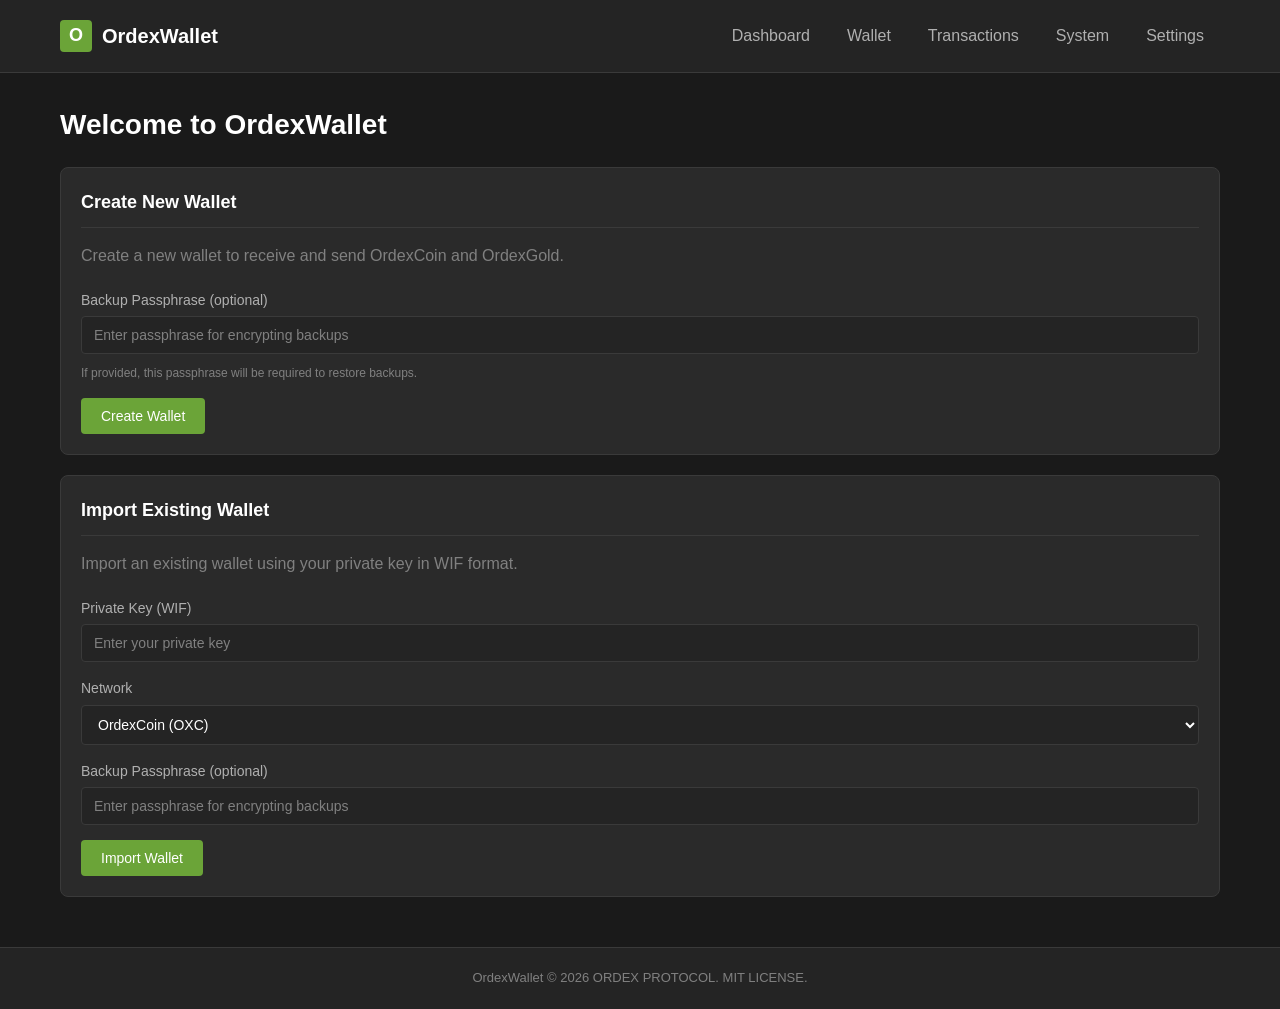
==== frontend/index.html @ 8d850f2d "Initial commit: OrdexWallet implementation - Config auto-generation with secure RPC credentials - RP" ====
<!DOCTYPE html>
<html lang="en">
<head>
    <meta charset="UTF-8">
    <meta name="viewport" content="width=device-width, initial-scale=1.0">
    <title>OrdexWallet</title>
    <link rel="stylesheet" href="css/style.css">
</head>
<body>
    <header>
        <div class="container">
            <div class="header-content">
                <a href="#" class="logo" onclick="showPage('dashboard')">
                    <div class="logo-icon">O</div>
                    <span class="logo-text">OrdexWallet</span>
                </a>
                <nav id="main-nav">
                    <a href="#dashboard" onclick="showPage('dashboard')" class="active">Dashboard</a>
                    <a href="#wallet" onclick="showPage('wallet')">Wallet</a>
                    <a href="#transactions" onclick="showPage('transactions')">Transactions</a>
                    <a href="#system" onclick="showPage('system')">System</a>
                    <a href="#settings" onclick="showPage('settings')">Settings</a>
                </nav>
            </div>
        </div>
    </header>

    <main>
        <div class="container">
            <!-- Dashboard Page -->
            <div id="dashboard" class="page">
                <h1 class="page-title">Dashboard</h1>
                
                <div class="grid grid-2 mb-2">
                    <div class="card">
                        <div class="card-header">
                            <span class="card-title">OrdexCoin (OXC)</span>
                            <span id="oxc-status" class="status status-syncing">
                                <span class="status-dot"></span>
                                Syncing
                            </span>
                        </div>
                        <div class="balance" id="oxc-balance">0.00 <span class="balance-symbol">OXC</span></div>
                        <div class="balance-fiat mt-1" id="oxc-fiat">$0.00 USD</div>
                    </div>
                    
                    <div class="card">
                        <div class="card-header">
                            <span class="card-title">OrdexGold (OXG)</span>
                            <span id="oxg-status" class="status status-syncing">
                                <span class="status-dot"></span>
                                Syncing
                            </span>
                        </div>
                        <div class="balance" id="oxg-balance">0.00 <span class="balance-symbol">OXG</span></div>
                        <div class="balance-fiat mt-1" id="oxg-fiat">$0.00 USD</div>
                    </div>
                </div>
                
                <div class="card mb-2">
                    <div class="card-header">
                        <span class="card-title">Total Balance</span>
                    </div>
                    <div class="balance" id="total-balance">0.00 <span class="balance-symbol">OXC + OXG</span></div>
                </div>
                
                <div class="card mb-2">
                    <div class="card-header">
                        <span class="card-title">Quick Links</span>
                    </div>
                    <div class="quick-links">
                        <a href="https://explorer.ordexcoin.com" target="_blank" class="quick-link">Explorer</a>
                        <a href="https://ordexnetwork.org/Pool.html" target="_blank" class="quick-link">Mining Pool</a>
                        <a href="https://ordexnetwork.org/Swap.html" target="_blank" class="quick-link">Swap</a>
                        <a href="https://ordexnetwork.org/Staking.html" target="_blank" class="quick-link">Staking</a>
                        <a href="https://discord.gg/rh7g84KxrR" target="_blank" class="quick-link">Discord</a>
                        <a href="https://github.com/OrdexCoin" target="_blank" class="quick-link">GitHub</a>
                    </div>
                </div>
                
                <div class="card">
                    <div class="card-header">
                        <span class="card-title">Recent Transactions</span>
                        <a href="#transactions" onclick="showPage('transactions')" class="btn btn-small btn-secondary">View All</a>
                    </div>
                    <div id="recent-tx" class="tx-list">
                        <div class="loading"><div class="spinner"></div></div>
                    </div>
                </div>
            </div>

            <!-- Wallet Setup Page -->
            <div id="wallet-setup" class="page hidden">
                <h1 class="page-title">Welcome to OrdexWallet</h1>
                
                <div class="card">
                    <div class="card-header">
                        <span class="card-title">Create New Wallet</span>
                    </div>
                    <p class="text-muted mb-2">Create a new wallet to receive and send OrdexCoin and OrdexGold.</p>
                    <div class="form-group">
                        <label class="form-label">Backup Passphrase (optional)</label>
                        <input type="password" id="create-passphrase" class="form-input" placeholder="Enter passphrase for encrypting backups">
                        <p class="text-small text-muted mt-1">If provided, this passphrase will be required to restore backups.</p>
                    </div>
                    <button class="btn btn-primary" onclick="createWallet()">Create Wallet</button>
                </div>
                
                <div class="card">
                    <div class="card-header">
                        <span class="card-title">Import Existing Wallet</span>
                    </div>
                    <p class="text-muted mb-2">Import an existing wallet using your private key in WIF format.</p>
                    <div class="form-group">
                        <label class="form-label">Private Key (WIF)</label>
                        <input type="password" id="import-key" class="form-input" placeholder="Enter your private key">
                    </div>
                    <div class="form-group">
                        <label class="form-label">Network</label>
                        <select id="import-network" class="form-input">
                            <option value="ordexcoin">OrdexCoin (OXC)</option>
                            <option value="ordexgold">OrdexGold (OXG)</option>
                        </select>
                    </div>
                    <div class="form-group">
                        <label class="form-label">Backup Passphrase (optional)</label>
                        <input type="password" id="import-passphrase" class="form-input" placeholder="Enter passphrase for encrypting backups">
                    </div>
                    <button class="btn btn-primary" onclick="importWallet()">Import Wallet</button>
                </div>
            </div>

            <!-- Wallet Page -->
            <div id="wallet" class="page hidden">
                <h1 class="page-title">Wallet</h1>
                
                <div class="tabs">
                    <button class="tab active" onclick="showWalletTab('overview')">Overview</button>
                    <button class="tab" onclick="showWalletTab('receive')">Receive</button>
                    <button class="tab" onclick="showWalletTab('send')">Send</button>
                    <button class="tab" onclick="showWalletTab('backup')">Backup/Restore</button>
                </div>
                
                <div id="wallet-overview" class="wallet-tab">
                    <div class="grid grid-2 mb-2">
                        <div class="card">
                            <div class="card-title mb-1">OrdexCoin Balance</div>
                            <div class="balance" id="wallet-oxc-balance">0.00 <span class="balance-symbol">OXC</span></div>
                        </div>
                        <div class="card">
                            <div class="card-title mb-1">OrdexGold Balance</div>
                            <div class="balance" id="wallet-oxg-balance">0.00 <span class="balance-symbol">OXG</span></div>
                        </div>
                    </div>
                </div>
                
                <div id="wallet-receive" class="wallet-tab hidden">
                    <div class="card mb-2">
                        <div class="card-header">
                            <span class="card-title">Receive OXC</span>
                            <button class="btn btn-small btn-secondary" onclick="generateAddress('ordexcoin')">Generate New</button>
                        </div>
                        <div id="oxc-address" class="address-display">
                            <span class="address-text">Loading...</span>
                            <button class="copy-btn" onclick="copyAddress(this)">Copy</button>
                        </div>
                    </div>
                    
                    <div class="card">
                        <div class="card-header">
                            <span class="card-title">Receive OXG</span>
                            <button class="btn btn-small btn-secondary" onclick="generateAddress('ordexgold')">Generate New</button>
                        </div>
                        <div id="oxg-address" class="address-display">
                            <span class="address-text">Loading...</span>
                            <button class="copy-btn" onclick="copyAddress(this)">Copy</button>
                        </div>
                    </div>
                </div>
                
                <div id="wallet-send" class="wallet-tab hidden">
                    <div class="card">
                        <div class="card-header">
                            <span class="card-title">Send Transaction</span>
                        </div>
                        <div class="form-group">
                            <label class="form-label">Network</label>
                            <select id="send-network" class="form-input">
                                <option value="ordexcoin">OrdexCoin (OXC)</option>
                                <option value="ordexgold">OrdexGold (OXG)</option>
                            </select>
                        </div>
                        <div class="form-group">
                            <label class="form-label">Recipient Address</label>
                            <input type="text" id="send-address" class="form-input" placeholder="Enter recipient address">
                        </div>
                        <div class="form-group">
                            <label class="form-label">Amount</label>
                            <input type="number" id="send-amount" class="form-input" placeholder="0.00000000" step="0.00000001">
                        </div>
                        <div class="form-group">
                            <label class="form-label">Fee (optional)</label>
                            <input type="number" id="send-fee" class="form-input" placeholder="0.001" step="0.00000001">
                        </div>
                        <button class="btn btn-primary" onclick="sendTransaction()">Send</button>
                    </div>
                </div>
                
                <div id="wallet-backup" class="wallet-tab hidden">
                    <div class="card mb-2">
                        <div class="card-header">
                            <span class="card-title">Backup Wallet</span>
                        </div>
                        <p class="text-muted mb-2">Create an encrypted backup of your wallet.</p>
                        <div class="form-group">
                            <label class="form-label">Passphrase</label>
                            <input type="password" id="backup-passphrase" class="form-input" placeholder="Enter backup passphrase">
                        </div>
                        <button class="btn btn-primary" onclick="createBackup()">Create Backup</button>
                    </div>
                    
                    <div class="card">
                        <div class="card-header">
                            <span class="card-title">Restore Wallet</span>
                        </div>
                        <p class="text-muted mb-2">Restore your wallet from a backup file.</p>
                        <div class="form-group">
                            <label class="form-label">Backup File</label>
                            <input type="file" id="restore-file" class="form-input">
                        </div>
                        <div class="form-group">
                            <label class="form-label">Passphrase</label>
                            <input type="password" id="restore-passphrase" class="form-input" placeholder="Enter backup passphrase">
                        </div>
                        <button class="btn btn-primary" onclick="restoreBackup()">Restore</button>
                    </div>
                </div>
            </div>

            <!-- Transactions Page -->
            <div id="transactions" class="page hidden">
                <h1 class="page-title">Transactions</h1>
                
                <div class="card mb-2">
                    <div class="flex gap-1">
                        <select id="tx-filter-network" class="form-input" style="width: auto;">
                            <option value="">All Networks</option>
                            <option value="ordexcoin">OrdexCoin</option>
                            <option value="ordexgold">OrdexGold</option>
                        </select>
                        <select id="tx-filter-category" class="form-input" style="width: auto;">
                            <option value="">All Types</option>
                            <option value="receive">Received</option>
                            <option value="send">Sent</option>
                        </select>
                    </div>
                </div>
                
                <div class="card">
                    <div id="tx-list" class="tx-list">
                        <div class="loading"><div class="spinner"></div></div>
                    </div>
                </div>
            </div>

            <!-- System Page -->
            <div id="system" class="page hidden">
                <h1 class="page-title">System</h1>
                
                <div class="tabs">
                    <button class="tab active" onclick="showSystemTab('stats')">Stats</button>
                    <button class="tab" onclick="showSystemTab('config')">Config</button>
                    <button class="tab" onclick="showSystemTab('console')">Console</button>
                    <button class="tab" onclick="showSystemTab('logs')">Logs</button>
                </div>
                
                <div id="system-stats" class="system-tab">
                    <div class="grid grid-3 mb-2">
                        <div class="card">
                            <div class="card-title">Disk Usage</div>
                            <div class="stats-grid mt-1">
                                <div class="stat-item">
                                    <div class="stat-value" id="disk-total">-</div>
                                    <div class="stat-label">Total GB</div>
                                </div>
                                <div class="stat-item">
                                    <div class="stat-value" id="disk-used">-</div>
                                    <div class="stat-label">Used GB</div>
                                </div>
                                <div class="stat-item">
                                    <div class="stat-value" id="disk-percent">-</div>
                                    <div class="stat-label">Usage %</div>
                                </div>
                            </div>
                        </div>
                        
                        <div class="card">
                            <div class="card-title">Memory</div>
                            <div class="stats-grid mt-1">
                                <div class="stat-item">
                                    <div class="stat-value" id="mem-total">-</div>
                                    <div class="stat-label">Total GB</div>
                                </div>
                                <div class="stat-item">
                                    <div class="stat-value" id="mem-used">-</div>
                                    <div class="stat-label">Used GB</div>
                                </div>
                                <div class="stat-item">
                                    <div class="stat-value" id="mem-percent">-</div>
                                    <div class="stat-label">Usage %</div>
                                </div>
                            </div>
                        </div>
                        
                        <div class="card">
                            <div class="card-title">Network</div>
                            <div class="stats-grid mt-1">
                                <div class="stat-item">
                                    <div class="stat-value" id="net-sent">-</div>
                                    <div class="stat-label">Sent MB</div>
                                </div>
                                <div class="stat-item">
                                    <div class="stat-value" id="net-recv">-</div>
                                    <div class="stat-label">Recv MB</div>
                                </div>
                            </div>
                        </div>
                    </div>
                </div>
                
                <div id="system-config" class="system-tab hidden">
                    <div class="card mb-2">
                        <div class="card-header">
                            <span class="card-title">OrdexCoin Daemon Config</span>
                            <button class="btn btn-small btn-primary" onclick="saveDaemonConfig('ordexcoind')">Save</button>
                        </div>
                        <div id="ordexcoind-config" class="form-group">
                            <div class="loading"><div class="spinner"></div></div>
                        </div>
                    </div>
                    
                    <div class="card">
                        <div class="card-header">
                            <span class="card-title">OrdexGold Daemon Config</span>
                            <button class="btn btn-small btn-primary" onclick="saveDaemonConfig('ordexgoldd')">Save</button>
                        </div>
                        <div id="ordexgoldd-config" class="form-group">
                            <div class="loading"><div class="spinner"></div></div>
                        </div>
                    </div>
                </div>
                
                <div id="system-console" class="system-tab hidden">
                    <div class="card">
                        <div class="card-header">
                            <span class="card-title">RPC Console</span>
                        </div>
                        <div class="form-group">
                            <label class="form-label">Daemon</label>
                            <select id="console-daemon" class="form-input" style="width: auto;">
                                <option value="ordexcoind">OrdexCoin</option>
                                <option value="ordexgoldd">OrdexGold</option>
                            </select>
                        </div>
                        <div class="console" id="console-output">
                            <div>Welcome to OrdexWallet RPC Console</div>
                            <div>Type a command and press Enter to execute.</div>
                        </div>
                        <div class="console-input">
                            <input type="text" id="console-input" placeholder="e.g., getinfo" onkeypress="handleConsoleKeypress(event)">
                            <button class="btn btn-primary" onclick="executeConsoleCommand()">Execute</button>
                        </div>
                    </div>
                </div>
                
                <div id="system-logs" class="system-tab hidden">
                    <div class="card">
                        <div class="card-header">
                            <span class="card-title">Audit Logs</span>
                        </div>
                        <div id="audit-logs" class="tx-list">
                            <div class="loading"><div class="spinner"></div></div>
                        </div>
                    </div>
                </div>
            </div>

            <!-- Settings Page -->
            <div id="settings" class="page hidden">
                <h1 class="page-title">Settings</h1>
                
                <div class="card">
                    <div class="card-header">
                        <span class="card-title">Wallet Settings</span>
                    </div>
                    <div class="form-group">
                        <label class="form-label">Backup Frequency</label>
                        <select id="backup-frequency" class="form-input">
                            <option value="6">Every 6 hours</option>
                            <option value="12">Every 12 hours</option>
                            <option value="24" selected>Every 24 hours</option>
                            <option value="168">Weekly</option>
                        </select>
                    </div>
                    <button class="btn btn-primary">Save Settings</button>
                </div>
            </div>
        </div>
    </main>

    <footer>
        <div class="container">
            <p>OrdexWallet &copy; 2026 ORDEX PROTOCOL. MIT LICENSE.</p>
        </div>
    </footer>

    <script src="js/services.js"></script>
    <script src="js/app.js"></script>
</body>
</html>
---- frontend/css/style.css ----
/* OrdexWallet - Main Styles */
/* Dark theme mimicking ordexnetwork.org */

:root {
    --bg-primary: #1a1a1a;
    --bg-secondary: #242424;
    --bg-card: #2a2a2a;
    --bg-hover: #333333;
    --accent: #6ba438;
    --accent-hover: #7fc442;
    --accent-dim: #4a7a29;
    --text-primary: #ffffff;
    --text-secondary: #b0b0b0;
    --text-muted: #808080;
    --border: #3a3a3a;
    --border-light: #444444;
    --success: #4caf50;
    --error: #f44336;
    --warning: #ff9800;
    --info: #2196f3;
    --shadow: 0 2px 8px rgba(0, 0, 0, 0.3);
    --radius: 8px;
    --radius-sm: 4px;
}

* {
    margin: 0;
    padding: 0;
    box-sizing: border-box;
}

body {
    font-family: -apple-system, BlinkMacSystemFont, 'Segoe UI', Roboto, Oxygen, Ubuntu, sans-serif;
    background: var(--bg-primary);
    color: var(--text-primary);
    line-height: 1.6;
    min-height: 100vh;
}

/* Layout */
.container {
    max-width: 1200px;
    margin: 0 auto;
    padding: 0 20px;
}

/* Header */
header {
    background: var(--bg-secondary);
    border-bottom: 1px solid var(--border);
    padding: 15px 0;
    position: sticky;
    top: 0;
    z-index: 100;
}

.header-content {
    display: flex;
    justify-content: space-between;
    align-items: center;
}

.logo {
    display: flex;
    align-items: center;
    gap: 10px;
    text-decoration: none;
    color: var(--text-primary);
}

.logo-icon {
    width: 32px;
    height: 32px;
    background: var(--accent);
    border-radius: var(--radius-sm);
    display: flex;
    align-items: center;
    justify-content: center;
    font-weight: bold;
    font-size: 18px;
}

.logo-text {
    font-size: 20px;
    font-weight: 600;
}

/* Navigation */
nav {
    display: flex;
    gap: 5px;
}

nav a {
    padding: 8px 16px;
    color: var(--text-secondary);
    text-decoration: none;
    border-radius: var(--radius-sm);
    transition: all 0.2s;
}

nav a:hover, nav a.active {
    color: var(--text-primary);
    background: var(--bg-hover);
}

nav a.active {
    color: var(--accent);
}

/* Main Content */
main {
    padding: 30px 0;
    min-height: calc(100vh - 150px);
}

/* Cards */
.card {
    background: var(--bg-card);
    border: 1px solid var(--border);
    border-radius: var(--radius);
    padding: 20px;
    margin-bottom: 20px;
}

.card-header {
    display: flex;
    justify-content: space-between;
    align-items: center;
    margin-bottom: 15px;
    padding-bottom: 10px;
    border-bottom: 1px solid var(--border);
}

.card-title {
    font-size: 18px;
    font-weight: 600;
    color: var(--text-primary);
}

/* Grid */
.grid {
    display: grid;
    gap: 20px;
}

.grid-2 { grid-template-columns: repeat(2, 1fr); }
.grid-3 { grid-template-columns: repeat(3, 1fr); }
.grid-4 { grid-template-columns: repeat(4, 1fr); }

@media (max-width: 768px) {
    .grid-2, .grid-3, .grid-4 {
        grid-template-columns: 1fr;
    }
}

/* Buttons */
.btn {
    display: inline-flex;
    align-items: center;
    justify-content: center;
    gap: 8px;
    padding: 10px 20px;
    border: none;
    border-radius: var(--radius-sm);
    font-size: 14px;
    font-weight: 500;
    cursor: pointer;
    transition: all 0.2s;
    text-decoration: none;
}

.btn-primary {
    background: var(--accent);
    color: white;
}

.btn-primary:hover {
    background: var(--accent-hover);
}

.btn-secondary {
    background: var(--bg-hover);
    color: var(--text-primary);
    border: 1px solid var(--border);
}

.btn-secondary:hover {
    background: var(--border-light);
}

.btn-small {
    padding: 6px 12px;
    font-size: 12px;
}

.btn:disabled {
    opacity: 0.5;
    cursor: not-allowed;
}

/* Forms */
.form-group {
    margin-bottom: 15px;
}

.form-label {
    display: block;
    margin-bottom: 5px;
    font-size: 14px;
    color: var(--text-secondary);
}

.form-input {
    width: 100%;
    padding: 10px 12px;
    background: var(--bg-secondary);
    border: 1px solid var(--border);
    border-radius: var(--radius-sm);
    color: var(--text-primary);
    font-size: 14px;
    transition: border-color 0.2s;
}

.form-input:focus {
    outline: none;
    border-color: var(--accent);
}

.form-input::placeholder {
    color: var(--text-muted);
}

textarea.form-input {
    min-height: 100px;
    resize: vertical;
}

/* Tables */
.table {
    width: 100%;
    border-collapse: collapse;
}

.table th, .table td {
    padding: 12px;
    text-align: left;
    border-bottom: 1px solid var(--border);
}

.table th {
    color: var(--text-secondary);
    font-weight: 500;
    font-size: 12px;
    text-transform: uppercase;
}

.table tr:hover td {
    background: var(--bg-hover);
}

/* Status */
.status {
    display: inline-flex;
    align-items: center;
    gap: 6px;
    padding: 4px 8px;
    border-radius: var(--radius-sm);
    font-size: 12px;
    font-weight: 500;
}

.status-connected {
    background: rgba(76, 175, 80, 0.2);
    color: var(--success);
}

.status-syncing {
    background: rgba(255, 152, 0, 0.2);
    color: var(--warning);
}

.status-disconnected {
    background: rgba(244, 67, 54, 0.2);
    color: var(--error);
}

.status-dot {
    width: 8px;
    height: 8px;
    border-radius: 50%;
    background: currentColor;
}

/* Balance Display */
.balance {
    font-size: 32px;
    font-weight: 700;
    color: var(--text-primary);
}

.balance-symbol {
    font-size: 16px;
    color: var(--text-secondary);
    font-weight: 400;
}

.balance-fiat {
    font-size: 14px;
    color: var(--text-muted);
}

/* Quick Links */
.quick-links {
    display: flex;
    flex-wrap: wrap;
    gap: 10px;
}

.quick-link {
    display: inline-flex;
    align-items: center;
    gap: 6px;
    padding: 8px 12px;
    background: var(--bg-secondary);
    border: 1px solid var(--border);
    border-radius: var(--radius-sm);
    color: var(--text-secondary);
    text-decoration: none;
    font-size: 13px;
    transition: all 0.2s;
}

.quick-link:hover {
    background: var(--bg-hover);
    color: var(--accent);
    border-color: var(--accent);
}

/* Alert / Message */
.alert {
    padding: 12px 16px;
    border-radius: var(--radius-sm);
    margin-bottom: 15px;
}

.alert-error {
    background: rgba(244, 67, 54, 0.1);
    border: 1px solid var(--error);
    color: var(--error);
}

.alert-success {
    background: rgba(76, 175, 80, 0.1);
    border: 1px solid var(--success);
    color: var(--success);
}

.alert-warning {
    background: rgba(255, 152, 0, 0.1);
    border: 1px solid var(--warning);
    color: var(--warning);
}

/* Footer */
footer {
    background: var(--bg-secondary);
    border-top: 1px solid var(--border);
    padding: 20px 0;
    text-align: center;
    color: var(--text-muted);
    font-size: 13px;
}

/* Utilities */
.text-center { text-align: center; }
.text-right { text-align: right; }
.text-muted { color: var(--text-muted); }
.text-small { font-size: 12px; }
.mt-1 { margin-top: 10px; }
.mt-2 { margin-top: 20px; }
.mb-1 { margin-bottom: 10px; }
.mb-2 { margin-bottom: 20px; }
.flex { display: flex; }
.flex-between { justify-content: space-between; }
.flex-center { align-items: center; }
.gap-1 { gap: 10px; }
.gap-2 { gap: 20px; }

/* Page Specific */
.page-title {
    font-size: 28px;
    font-weight: 600;
    margin-bottom: 20px;
}

.section-title {
    font-size: 16px;
    font-weight: 500;
    color: var(--text-secondary);
    margin-bottom: 15px;
}

/* Loading */
.loading {
    display: flex;
    align-items: center;
    justify-content: center;
    padding: 40px;
    color: var(--text-muted);
}

.spinner {
    width: 24px;
    height: 24px;
    border: 2px solid var(--border);
    border-top-color: var(--accent);
    border-radius: 50%;
    animation: spin 0.8s linear infinite;
}

@keyframes spin {
    to { transform: rotate(360deg); }
}

/* Transaction List */
.tx-list {
    display: flex;
    flex-direction: column;
    gap: 10px;
}

.tx-item {
    display: flex;
    justify-content: space-between;
    align-items: center;
    padding: 12px;
    background: var(--bg-secondary);
    border-radius: var(--radius-sm);
    border: 1px solid var(--border);
}

.tx-info {
    flex: 1;
}

.tx-address {
    font-family: monospace;
    font-size: 13px;
    color: var(--text-primary);
}

.tx-time {
    font-size: 12px;
    color: var(--text-muted);
}

.tx-amount {
    font-size: 14px;
    font-weight: 500;
}

.tx-amount.positive { color: var(--success); }
.tx-amount.negative { color: var(--error); }

/* Address */
.address-display {
    display: flex;
    align-items: center;
    gap: 10px;
    padding: 12px;
    background: var(--bg-secondary);
    border-radius: var(--radius-sm);
    border: 1px solid var(--border);
}

.address-text {
    flex: 1;
    font-family: monospace;
    font-size: 13px;
    word-break: break-all;
}

.copy-btn {
    padding: 6px 10px;
    background: var(--accent);
    border: none;
    border-radius: var(--radius-sm);
    color: white;
    cursor: pointer;
    font-size: 12px;
}

.copy-btn:hover {
    background: var(--accent-hover);
}

/* Tabs */
.tabs {
    display: flex;
    gap: 5px;
    border-bottom: 1px solid var(--border);
    margin-bottom: 20px;
}

.tab {
    padding: 10px 20px;
    color: var(--text-secondary);
    background: none;
    border: none;
    cursor: pointer;
    font-size: 14px;
    border-bottom: 2px solid transparent;
    transition: all 0.2s;
}

.tab:hover {
    color: var(--text-primary);
}

.tab.active {
    color: var(--accent);
    border-bottom-color: var(--accent);
}

/* Console */
.console {
    background: var(--bg-secondary);
    border: 1px solid var(--border);
    border-radius: var(--radius-sm);
    padding: 15px;
    font-family: monospace;
    font-size: 13px;
    max-height: 300px;
    overflow-y: auto;
}

.console-input {
    display: flex;
    gap: 10px;
    margin-top: 10px;
}

.console-input input {
    flex: 1;
    padding: 8px;
    background: var(--bg-primary);
    border: 1px solid var(--border);
    border-radius: var(--radius-sm);
    color: var(--text-primary);
    font-family: monospace;
}

/* Stats */
.stats-grid {
    display: grid;
    grid-template-columns: repeat(auto-fit, minmax(150px, 1fr));
    gap: 15px;
}

.stat-item {
    text-align: center;
    padding: 15px;
    background: var(--bg-secondary);
    border-radius: var(--radius-sm);
}

.stat-value {
    font-size: 20px;
    font-weight: 600;
    color: var(--text-primary);
}

.stat-label {
    font-size: 12px;
    color: var(--text-muted);
    margin-top: 5px;
}

/* Modal Overlay */
.modal-overlay {
    position: fixed;
    top: 0;
    left: 0;
    right: 0;
    bottom: 0;
    background: rgba(0, 0, 0, 0.7);
    display: flex;
    align-items: center;
    justify-content: center;
    z-index: 200;
}

.modal {
    background: var(--bg-card);
    border-radius: var(--radius);
    padding: 25px;
    max-width: 500px;
    width: 90%;
    border: 1px solid var(--border);
}

.modal-title {
    font-size: 20px;
    font-weight: 600;
    margin-bottom: 15px;
}

.modal-actions {
    display: flex;
    gap: 10px;
    justify-content: flex-end;
    margin-top: 20px;
}

/* Hidden */
.hidden { display: none !important; }
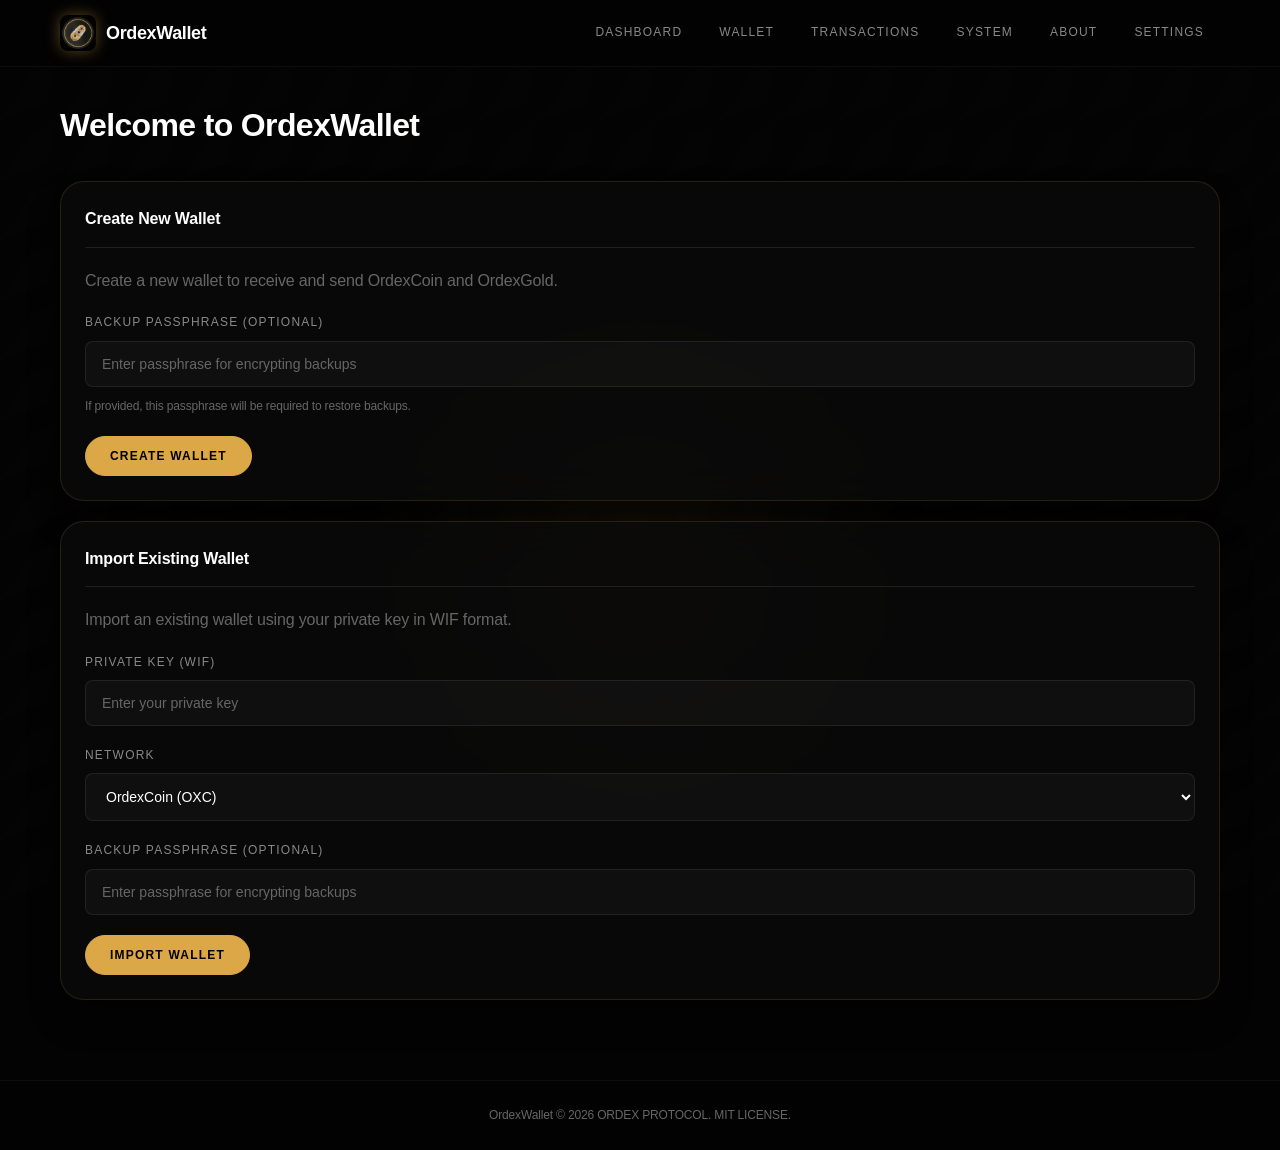
==== commit 3545ec41: "Self hosted ordexnetwork wallet, see README to deploy" ====
--- a/frontend/index.html
+++ b/frontend/index.html
@@ -11,7 +11,7 @@
         <div class="container">
             <div class="header-content">
                 <a href="#" class="logo" onclick="showPage('dashboard')">
-                    <div class="logo-icon">O</div>
+                    <img src="ordexnetwork.png" alt="OrdexNetwork" class="logo-img">
                     <span class="logo-text">OrdexWallet</span>
                 </a>
                 <nav id="main-nav">
@@ -19,6 +19,7 @@
                     <a href="#wallet" onclick="showPage('wallet')">Wallet</a>
                     <a href="#transactions" onclick="showPage('transactions')">Transactions</a>
                     <a href="#system" onclick="showPage('system')">System</a>
+                    <a href="#about" onclick="showPage('about')">About</a>
                     <a href="#settings" onclick="showPage('settings')">Settings</a>
                 </nav>
             </div>
@@ -142,6 +143,13 @@
                 </div>
                 
                 <div id="wallet-overview" class="wallet-tab">
+                    <div id="wallet-no-wallet" class="card mb-2">
+                        <div class="text-center" style="padding: 40px 20px;">
+                            <p class="text-muted mb-2">No wallet found</p>
+                            <button class="btn btn-primary" onclick="showCreateWallet()">Create New Wallet</button>
+                        </div>
+                    </div>
+                    
                     <div class="grid grid-2 mb-2">
                         <div class="card">
                             <div class="card-title mb-1">OrdexCoin Balance</div>
@@ -385,6 +393,100 @@
                 </div>
             </div>
 
+            <!-- About Page -->
+            <div id="about" class="page hidden">
+                <h1 class="page-title">About OrdexWallet</h1>
+                
+                <div class="card mb-2">
+                    <div class="card-header">
+                        <span class="card-title">License</span>
+                    </div>
+                    <div class="license-content">
+                        <h3>Source-Available Non-Commercial License</h3>
+                        <p class="text-muted">Copyright (c) 2026 ORDEX PROTOCOL</p>
+                        
+                        <p>Permission is hereby granted to any person obtaining a copy of this software and associated documentation files (the "Software") to use, copy, modify, and distribute the Software for non-commercial purposes only, subject to the following conditions:</p>
+                        
+                        <ol>
+                            <li>The above copyright notice and this permission notice shall be included in all copies or substantial portions of the Software.</li>
+                            <li>The Software may not be used, in whole or in part, for any commercial purpose without prior written permission from the copyright holder.</li>
+                            <li>If you modify, use, or build upon the Software, you must provide clear attribution to the original work.</li>
+                        </ol>
+                        
+                        <p class="text-muted"><strong>Commercial Use Restriction:</strong> All rights to use the Software for commercial purposes are reserved exclusively by ORDEX PROTOCOL.</p>
+                        
+                        <p class="text-muted"><strong>Disclaimer:</strong> THE SOFTWARE IS PROVIDED "AS IS", WITHOUT WARRANTY OF ANY KIND, EXPRESS OR IMPLIED.</p>
+                    </div>
+                </div>
+                
+                <div class="card mb-2">
+                    <div class="card-header">
+                        <span class="card-title">Support the Project</span>
+                    </div>
+                    <p class="mb-2">This project is done in my spare time and will be available for free, so donating and supporting the project will help me finish and polish it to a working and stable point.</p>
+                    
+                    <div class="support-section">
+                        <h4>Fiat & Crypto</h4>
+                        <div class="donation-list">
+                            <div class="donation-item">
+                                <span class="donation-label">BTC:</span>
+                                <code class="donation-address">bc1qkmzc6d49fl0edyeynezwlrfqv486nmk6p5pmta</code>
+                                <button class="copy-btn" onclick="copyToClipboard('bc1qkmzc6d49fl0edyeynezwlrfqv486nmk6p5pmta')">Copy</button>
+                            </div>
+                            <div class="donation-item">
+                                <span class="donation-label">ERC-20:</span>
+                                <code class="donation-address">0xC13D012CdAae7978CAa0Ef5B1E30ac6e65e6b17F</code>
+                                <button class="copy-btn" onclick="copyToClipboard('0xC13D012CdAae7978CAa0Ef5B1E30ac6e65e6b17F')">Copy</button>
+                            </div>
+                            <div class="donation-item">
+                                <span class="donation-label">LTC:</span>
+                                <code class="donation-address">ltc1q0ahxru7nwgey64agffr7x89swekj7sz8stqc6x</code>
+                                <button class="copy-btn" onclick="copyToClipboard('ltc1q0ahxru7nwgey64agffr7x89swekj7sz8stqc6x')">Copy</button>
+                            </div>
+                            <div class="donation-item">
+                                <span class="donation-label">SOL:</span>
+                                <code class="donation-address">HB2o6q6vsW5796U5y7NxNqA7vYZW1vuQjpAHDo7FAMG8</code>
+                                <button class="copy-btn" onclick="copyToClipboard('HB2o6q6vsW5796U5y7NxNqA7vYZW1vuQjpAHDo7FAMG8')">Copy</button>
+                            </div>
+                            <div class="donation-item">
+                                <span class="donation-label">XRP:</span>
+                                <code class="donation-address">rUW7Q64vR4PwDM3F27etd6ipxK8MtuxsFs</code>
+                                <button class="copy-btn" onclick="copyToClipboard('rUW7Q64vR4PwDM3F27etd6ipxK8MtuxsFs')">Copy</button>
+                            </div>
+                        </div>
+                    </div>
+                    
+                    <div class="support-section">
+                        <h4>OrdexNetwork Tokens</h4>
+                        <p class="text-small text-muted mb-1">To help test and verify the implementation with ordexnetwork, you can help by donating tokens for use in the development and testing effort.</p>
+                        <div class="donation-list">
+                            <div class="donation-item">
+                                <span class="donation-label">OXC:</span>
+                                <code class="donation-address">oxc1q3psft0hvlslddyp8ktr3s737req7q8hrl0rkly</code>
+                                <button class="copy-btn" onclick="copyToClipboard('oxc1q3psft0hvlslddyp8ktr3s737req7q8hrl0rkly')">Copy</button>
+                            </div>
+                            <div class="donation-item">
+                                <span class="donation-label">OXG:</span>
+                                <code class="donation-address">oxg1q34apjkn2yc6rsvuua98432ctqdrjh9hdkhpx0t</code>
+                                <button class="copy-btn" onclick="copyToClipboard('oxg1q34apjkn2yc6rsvuua98432ctqdrjh9hdkhpx0t')">Copy</button>
+                            </div>
+                        </div>
+                    </div>
+                </div>
+                
+                <div class="card">
+                    <div class="card-header">
+                        <span class="card-title">Links</span>
+                    </div>
+                    <div class="quick-links">
+                        <a href="https://ordexnetwork.org" target="_blank" class="quick-link">OrdexNetwork.org</a>
+                        <a href="https://explorer.ordexcoin.com" target="_blank" class="quick-link">Explorer</a>
+                        <a href="https://github.com/OrdexCoin" target="_blank" class="quick-link">GitHub</a>
+                        <a href="https://discord.gg/rh7g84KxrR" target="_blank" class="quick-link">Discord</a>
+                    </div>
+                </div>
+            </div>
+
             <!-- Settings Page -->
             <div id="settings" class="page hidden">
                 <h1 class="page-title">Settings</h1>
--- a/frontend/css/style.css
+++ b/frontend/css/style.css
@@ -1,26 +1,21 @@
-/* OrdexWallet - Main Styles */
-/* Dark theme mimicking ordexnetwork.org */
+/* OrdexWallet - Styles matching ordexnetwork.org */
 
 :root {
-    --bg-primary: #1a1a1a;
-    --bg-secondary: #242424;
-    --bg-card: #2a2a2a;
-    --bg-hover: #333333;
-    --accent: #6ba438;
-    --accent-hover: #7fc442;
-    --accent-dim: #4a7a29;
+    --bg-primary: #030303;
+    --bg-card: #0a0a0a;
+    --bg-border: #1f1f1f;
+    --accent: #dca747;
+    --accent-muted: #b38f3a;
+    --accent-dim: rgba(220, 167, 71, 0.2);
     --text-primary: #ffffff;
-    --text-secondary: #b0b0b0;
-    --text-muted: #808080;
-    --border: #3a3a3a;
-    --border-light: #444444;
+    --text-secondary: #888888;
+    --text-muted: #666666;
+    --border: #1f1f1f;
     --success: #4caf50;
     --error: #f44336;
     --warning: #ff9800;
-    --info: #2196f3;
-    --shadow: 0 2px 8px rgba(0, 0, 0, 0.3);
-    --radius: 8px;
-    --radius-sm: 4px;
+    --radius: 12px;
+    --radius-sm: 8px;
 }
 
 * {
@@ -30,14 +25,43 @@
 }
 
 body {
-    font-family: -apple-system, BlinkMacSystemFont, 'Segoe UI', Roboto, Oxygen, Ubuntu, sans-serif;
+    font-family: 'Inter', -apple-system, BlinkMacSystemFont, 'Segoe UI', sans-serif;
     background: var(--bg-primary);
     color: var(--text-primary);
     line-height: 1.6;
     min-height: 100vh;
-}
-
-/* Layout */
+    -webkit-font-smoothing: antialiased;
+    letter-spacing: -0.01em;
+}
+
+/* Chat pattern background */
+body::before {
+    content: '';
+    position: fixed;
+    top: 0;
+    left: 0;
+    right: 0;
+    bottom: 0;
+    background-image: url("data:image/svg+xml,%3Csvg width='60' height='60' viewBox='0 0 60 60' xmlns='http://www.w3.org/2000/svg'%3E%3Cpath d='M54.627 0l.83.83-1.66 1.66.83.83-2.49 2.49-.83-.83-1.66 1.66-.83-.83-1.66 1.66-.83-.83-1.66 1.66-.83-.83-1.66 1.66-.83-.83-1.66 1.66-.83-.83-1.66 1.66-.83-.83-1.66 1.66-.83-.83-1.66 1.66-.83-.83L4.98 54.627l-.83-.83-1.66 1.66-.83-.83-1.66 1.66-.83-.83L0 56.287v3.713h3.713l1.66-1.66.83.83 1.66-1.66.83.83 2.49-2.49.83.83 1.66-1.66.83.83 1.66-1.66.83.83 1.66-1.66.83.83 1.66-1.66.83.83 1.66-1.66.83.83 1.66-1.66.83.83 1.66-1.66.83.83 1.66-1.66.83.83 1.66-1.66.83.83 1.66-1.66.83.83 1.66-1.66.83.83 1.66-1.66.83.83 1.66-1.66.83.83 1.66-1.66.83.83L56.287 0h-1.66z' fill='%231f1f1f' fill-opacity='0.4' fill-rule='evenodd'/%3E%3C/svg%3E");
+    opacity: 0.15;
+    pointer-events: none;
+    z-index: -1;
+}
+
+/* Radial glow effect */
+body::after {
+    content: '';
+    position: fixed;
+    top: 30%;
+    left: 50%;
+    transform: translateX(-50%);
+    width: 600px;
+    height: 600px;
+    background: radial-gradient(circle, rgba(220, 167, 71, 0.08) 0%, transparent 70%);
+    pointer-events: none;
+    z-index: -1;
+}
+
 .container {
     max-width: 1200px;
     margin: 0 auto;
@@ -46,11 +70,14 @@
 
 /* Header */
 header {
-    background: var(--bg-secondary);
-    border-bottom: 1px solid var(--border);
+    position: fixed;
+    top: 0;
+    left: 0;
+    right: 0;
+    background: rgba(3, 3, 3, 0.8);
+    backdrop-filter: blur(20px);
+    border-bottom: 1px solid rgba(255, 255, 255, 0.04);
     padding: 15px 0;
-    position: sticky;
-    top: 0;
     z-index: 100;
 }
 
@@ -68,21 +95,17 @@
     color: var(--text-primary);
 }
 
-.logo-icon {
-    width: 32px;
-    height: 32px;
-    background: var(--accent);
-    border-radius: var(--radius-sm);
-    display: flex;
-    align-items: center;
-    justify-content: center;
-    font-weight: bold;
+.logo-img {
+    width: 36px;
+    height: 36px;
+    border-radius: var(--radius-sm);
+    box-shadow: 0 0 15px rgba(220, 167, 71, 0.4);
+}
+
+.logo-text {
     font-size: 18px;
-}
-
-.logo-text {
-    font-size: 20px;
-    font-weight: 600;
+    font-weight: 700;
+    letter-spacing: -0.02em;
 }
 
 /* Navigation */
@@ -96,44 +119,52 @@
     color: var(--text-secondary);
     text-decoration: none;
     border-radius: var(--radius-sm);
+    font-size: 12px;
+    font-weight: 500;
+    text-transform: uppercase;
+    letter-spacing: 0.1em;
     transition: all 0.2s;
 }
 
 nav a:hover, nav a.active {
-    color: var(--text-primary);
-    background: var(--bg-hover);
-}
-
-nav a.active {
     color: var(--accent);
+    background: rgba(220, 167, 71, 0.1);
 }
 
 /* Main Content */
 main {
-    padding: 30px 0;
-    min-height: calc(100vh - 150px);
+    padding: 100px 0 60px;
+    min-height: calc(100vh - 120px);
 }
 
 /* Cards */
 .card {
-    background: var(--bg-card);
-    border: 1px solid var(--border);
-    border-radius: var(--radius);
-    padding: 20px;
+    background: rgba(10, 10, 10, 0.8);
+    backdrop-filter: blur(20px);
+    border: 1px solid rgba(220, 167, 71, 0.15);
+    border-radius: 24px;
+    padding: 24px;
     margin-bottom: 20px;
+    box-shadow: 0 20px 40px -15px rgba(0, 0, 0, 0.8);
+    transition: all 0.3s ease;
+}
+
+.card:hover {
+    border-color: rgba(220, 167, 71, 0.3);
+    box-shadow: 0 25px 50px -15px rgba(0, 0, 0, 0.9);
 }
 
 .card-header {
     display: flex;
     justify-content: space-between;
     align-items: center;
-    margin-bottom: 15px;
-    padding-bottom: 10px;
+    margin-bottom: 20px;
+    padding-bottom: 15px;
     border-bottom: 1px solid var(--border);
 }
 
 .card-title {
-    font-size: 18px;
+    font-size: 16px;
     font-weight: 600;
     color: var(--text-primary);
 }
@@ -160,38 +191,53 @@
     align-items: center;
     justify-content: center;
     gap: 8px;
-    padding: 10px 20px;
-    border: none;
-    border-radius: var(--radius-sm);
-    font-size: 14px;
-    font-weight: 500;
+    padding: 12px 24px;
+    border: 1px solid rgba(220, 167, 71, 0.4);
+    border-radius: 50px;
+    font-size: 12px;
+    font-weight: 600;
+    text-transform: uppercase;
+    letter-spacing: 0.1em;
     cursor: pointer;
-    transition: all 0.2s;
+    transition: all 0.3s ease;
     text-decoration: none;
+    background: rgba(220, 167, 71, 0.15);
+    color: var(--accent);
+}
+
+.btn:hover {
+    background: rgba(220, 167, 71, 0.25);
+    border-color: rgba(220, 167, 71, 0.8);
+    box-shadow: 0 0 24px rgba(220, 167, 71, 0.25);
+    color: #fff;
 }
 
 .btn-primary {
     background: var(--accent);
-    color: white;
+    color: #000;
+    border-color: var(--accent);
 }
 
 .btn-primary:hover {
-    background: var(--accent-hover);
+    background: #e8bd5a;
+    color: #000;
 }
 
 .btn-secondary {
-    background: var(--bg-hover);
-    color: var(--text-primary);
-    border: 1px solid var(--border);
+    background: transparent;
+    color: var(--text-secondary);
+    border-color: rgba(255, 255, 255, 0.1);
 }
 
 .btn-secondary:hover {
-    background: var(--border-light);
+    color: var(--text-primary);
+    border-color: rgba(255, 255, 255, 0.2);
+    background: rgba(255, 255, 255, 0.05);
 }
 
 .btn-small {
-    padding: 6px 12px;
-    font-size: 12px;
+    padding: 8px 16px;
+    font-size: 11px;
 }
 
 .btn:disabled {
@@ -201,39 +247,38 @@
 
 /* Forms */
 .form-group {
-    margin-bottom: 15px;
+    margin-bottom: 20px;
 }
 
 .form-label {
     display: block;
-    margin-bottom: 5px;
-    font-size: 14px;
-    color: var(--text-secondary);
+    margin-bottom: 8px;
+    font-size: 12px;
+    font-weight: 500;
+    color: var(--text-secondary);
+    text-transform: uppercase;
+    letter-spacing: 0.1em;
 }
 
 .form-input {
     width: 100%;
-    padding: 10px 12px;
-    background: var(--bg-secondary);
-    border: 1px solid var(--border);
+    padding: 14px 16px;
+    background: rgba(255, 255, 255, 0.03);
+    border: 1px solid rgba(255, 255, 255, 0.08);
     border-radius: var(--radius-sm);
     color: var(--text-primary);
     font-size: 14px;
-    transition: border-color 0.2s;
+    transition: all 0.2s;
 }
 
 .form-input:focus {
     outline: none;
     border-color: var(--accent);
+    background: rgba(220, 167, 71, 0.05);
 }
 
 .form-input::placeholder {
     color: var(--text-muted);
-}
-
-textarea.form-input {
-    min-height: 100px;
-    resize: vertical;
 }
 
 /* Tables */
@@ -243,7 +288,7 @@
 }
 
 .table th, .table td {
-    padding: 12px;
+    padding: 14px;
     text-align: left;
     border-bottom: 1px solid var(--border);
 }
@@ -251,12 +296,13 @@
 .table th {
     color: var(--text-secondary);
     font-weight: 500;
-    font-size: 12px;
-    text-transform: uppercase;
+    font-size: 11px;
+    text-transform: uppercase;
+    letter-spacing: 0.1em;
 }
 
 .table tr:hover td {
-    background: var(--bg-hover);
+    background: rgba(255, 255, 255, 0.02);
 }
 
 /* Status */
@@ -264,25 +310,30 @@
     display: inline-flex;
     align-items: center;
     gap: 6px;
-    padding: 4px 8px;
-    border-radius: var(--radius-sm);
-    font-size: 12px;
+    padding: 6px 12px;
+    border-radius: 50px;
+    font-size: 11px;
     font-weight: 500;
+    text-transform: uppercase;
+    letter-spacing: 0.05em;
 }
 
 .status-connected {
-    background: rgba(76, 175, 80, 0.2);
+    background: rgba(76, 175, 80, 0.1);
     color: var(--success);
+    border: 1px solid rgba(76, 175, 80, 0.2);
 }
 
 .status-syncing {
-    background: rgba(255, 152, 0, 0.2);
+    background: rgba(255, 152, 0, 0.1);
     color: var(--warning);
+    border: 1px solid rgba(255, 152, 0, 0.2);
 }
 
 .status-disconnected {
-    background: rgba(244, 67, 54, 0.2);
+    background: rgba(244, 67, 54, 0.1);
     color: var(--error);
+    border: 1px solid rgba(244, 67, 54, 0.2);
 }
 
 .status-dot {
@@ -294,20 +345,23 @@
 
 /* Balance Display */
 .balance {
-    font-size: 32px;
+    font-size: 36px;
     font-weight: 700;
     color: var(--text-primary);
+    letter-spacing: -0.02em;
 }
 
 .balance-symbol {
-    font-size: 16px;
-    color: var(--text-secondary);
-    font-weight: 400;
+    font-size: 18px;
+    color: var(--accent);
+    font-weight: 500;
+    margin-left: 8px;
 }
 
 .balance-fiat {
     font-size: 14px;
     color: var(--text-muted);
+    margin-top: 5px;
 }
 
 /* Quick Links */
@@ -320,56 +374,58 @@
 .quick-link {
     display: inline-flex;
     align-items: center;
-    gap: 6px;
-    padding: 8px 12px;
-    background: var(--bg-secondary);
-    border: 1px solid var(--border);
+    gap: 8px;
+    padding: 10px 16px;
+    background: rgba(255, 255, 255, 0.03);
+    border: 1px solid rgba(255, 255, 255, 0.08);
     border-radius: var(--radius-sm);
     color: var(--text-secondary);
     text-decoration: none;
-    font-size: 13px;
+    font-size: 12px;
     transition: all 0.2s;
 }
 
 .quick-link:hover {
-    background: var(--bg-hover);
+    background: rgba(220, 167, 71, 0.1);
     color: var(--accent);
-    border-color: var(--accent);
+    border-color: rgba(220, 167, 71, 0.3);
 }
 
 /* Alert / Message */
 .alert {
-    padding: 12px 16px;
-    border-radius: var(--radius-sm);
-    margin-bottom: 15px;
+    padding: 14px 18px;
+    border-radius: var(--radius-sm);
+    margin-bottom: 20px;
+    font-size: 14px;
 }
 
 .alert-error {
     background: rgba(244, 67, 54, 0.1);
-    border: 1px solid var(--error);
+    border: 1px solid rgba(244, 67, 54, 0.3);
     color: var(--error);
 }
 
 .alert-success {
     background: rgba(76, 175, 80, 0.1);
-    border: 1px solid var(--success);
+    border: 1px solid rgba(76, 175, 80, 0.3);
     color: var(--success);
 }
 
 .alert-warning {
     background: rgba(255, 152, 0, 0.1);
-    border: 1px solid var(--warning);
+    border: 1px solid rgba(255, 152, 0, 0.3);
     color: var(--warning);
 }
 
 /* Footer */
 footer {
-    background: var(--bg-secondary);
-    border-top: 1px solid var(--border);
-    padding: 20px 0;
+    background: rgba(3, 3, 3, 0.9);
+    backdrop-filter: blur(20px);
+    border-top: 1px solid rgba(255, 255, 255, 0.04);
+    padding: 25px 0;
     text-align: center;
     color: var(--text-muted);
-    font-size: 13px;
+    font-size: 12px;
 }
 
 /* Utilities */
@@ -377,28 +433,38 @@
 .text-right { text-align: right; }
 .text-muted { color: var(--text-muted); }
 .text-small { font-size: 12px; }
+.text-accent { color: var(--accent); }
 .mt-1 { margin-top: 10px; }
 .mt-2 { margin-top: 20px; }
+.mt-3 { margin-top: 30px; }
 .mb-1 { margin-bottom: 10px; }
 .mb-2 { margin-bottom: 20px; }
+.mb-3 { margin-bottom: 30px; }
 .flex { display: flex; }
 .flex-between { justify-content: space-between; }
 .flex-center { align-items: center; }
 .gap-1 { gap: 10px; }
 .gap-2 { gap: 20px; }
+.gap-3 { gap: 30px; }
 
 /* Page Specific */
 .page-title {
-    font-size: 28px;
+    font-size: 32px;
+    font-weight: 700;
+    margin-bottom: 30px;
+    letter-spacing: -0.02em;
+    background: linear-gradient(135deg, #fff 30%, var(--accent) 100%);
+    -webkit-background-clip: text;
+    -webkit-text-fill-color: transparent;
+}
+
+.section-title {
+    font-size: 14px;
     font-weight: 600;
-    margin-bottom: 20px;
-}
-
-.section-title {
-    font-size: 16px;
-    font-weight: 500;
     color: var(--text-secondary);
     margin-bottom: 15px;
+    text-transform: uppercase;
+    letter-spacing: 0.1em;
 }
 
 /* Loading */
@@ -406,13 +472,13 @@
     display: flex;
     align-items: center;
     justify-content: center;
-    padding: 40px;
+    padding: 60px;
     color: var(--text-muted);
 }
 
 .spinner {
-    width: 24px;
-    height: 24px;
+    width: 32px;
+    height: 32px;
     border: 2px solid var(--border);
     border-top-color: var(--accent);
     border-radius: 50%;
@@ -427,17 +493,17 @@
 .tx-list {
     display: flex;
     flex-direction: column;
-    gap: 10px;
+    gap: 12px;
 }
 
 .tx-item {
     display: flex;
     justify-content: space-between;
     align-items: center;
-    padding: 12px;
-    background: var(--bg-secondary);
-    border-radius: var(--radius-sm);
-    border: 1px solid var(--border);
+    padding: 16px;
+    background: rgba(255, 255, 255, 0.02);
+    border-radius: var(--radius-sm);
+    border: 1px solid rgba(255, 255, 255, 0.05);
 }
 
 .tx-info {
@@ -445,7 +511,7 @@
 }
 
 .tx-address {
-    font-family: monospace;
+    font-family: 'JetBrains Mono', monospace;
     font-size: 13px;
     color: var(--text-primary);
 }
@@ -453,11 +519,13 @@
 .tx-time {
     font-size: 12px;
     color: var(--text-muted);
+    margin-top: 4px;
 }
 
 .tx-amount {
     font-size: 14px;
-    font-weight: 500;
+    font-weight: 600;
+    text-align: right;
 }
 
 .tx-amount.positive { color: var(--success); }
@@ -467,32 +535,36 @@
 .address-display {
     display: flex;
     align-items: center;
-    gap: 10px;
-    padding: 12px;
-    background: var(--bg-secondary);
-    border-radius: var(--radius-sm);
-    border: 1px solid var(--border);
+    gap: 12px;
+    padding: 14px;
+    background: rgba(255, 255, 255, 0.03);
+    border-radius: var(--radius-sm);
+    border: 1px solid rgba(255, 255, 255, 0.05);
 }
 
 .address-text {
     flex: 1;
-    font-family: monospace;
+    font-family: 'JetBrains Mono', monospace;
     font-size: 13px;
     word-break: break-all;
+    color: var(--text-primary);
 }
 
 .copy-btn {
-    padding: 6px 10px;
-    background: var(--accent);
-    border: none;
-    border-radius: var(--radius-sm);
-    color: white;
+    padding: 8px 12px;
+    background: rgba(220, 167, 71, 0.15);
+    border: 1px solid rgba(220, 167, 71, 0.3);
+    border-radius: var(--radius-sm);
+    color: var(--accent);
     cursor: pointer;
     font-size: 12px;
+    font-weight: 500;
+    transition: all 0.2s;
 }
 
 .copy-btn:hover {
-    background: var(--accent-hover);
+    background: rgba(220, 167, 71, 0.25);
+    border-color: var(--accent);
 }
 
 /* Tabs */
@@ -500,16 +572,19 @@
     display: flex;
     gap: 5px;
     border-bottom: 1px solid var(--border);
-    margin-bottom: 20px;
+    margin-bottom: 25px;
 }
 
 .tab {
-    padding: 10px 20px;
+    padding: 12px 20px;
     color: var(--text-secondary);
     background: none;
     border: none;
     cursor: pointer;
-    font-size: 14px;
+    font-size: 12px;
+    font-weight: 500;
+    text-transform: uppercase;
+    letter-spacing: 0.1em;
     border-bottom: 2px solid transparent;
     transition: all 0.2s;
 }
@@ -525,56 +600,61 @@
 
 /* Console */
 .console {
-    background: var(--bg-secondary);
+    background: rgba(0, 0, 0, 0.3);
     border: 1px solid var(--border);
     border-radius: var(--radius-sm);
-    padding: 15px;
-    font-family: monospace;
+    padding: 16px;
+    font-family: 'JetBrains Mono', monospace;
     font-size: 13px;
     max-height: 300px;
     overflow-y: auto;
+    color: var(--text-secondary);
 }
 
 .console-input {
     display: flex;
     gap: 10px;
-    margin-top: 10px;
+    margin-top: 12px;
 }
 
 .console-input input {
     flex: 1;
-    padding: 8px;
-    background: var(--bg-primary);
-    border: 1px solid var(--border);
-    border-radius: var(--radius-sm);
-    color: var(--text-primary);
-    font-family: monospace;
+    padding: 10px;
+    background: rgba(255, 255, 255, 0.03);
+    border: 1px solid rgba(255, 255, 255, 0.08);
+    border-radius: var(--radius-sm);
+    color: var(--text-primary);
+    font-family: 'JetBrains Mono', monospace;
 }
 
 /* Stats */
 .stats-grid {
     display: grid;
-    grid-template-columns: repeat(auto-fit, minmax(150px, 1fr));
-    gap: 15px;
+    grid-template-columns: repeat(auto-fit, minmax(180px, 1fr));
+    gap: 16px;
 }
 
 .stat-item {
     text-align: center;
-    padding: 15px;
-    background: var(--bg-secondary);
-    border-radius: var(--radius-sm);
+    padding: 20px;
+    background: rgba(255, 255, 255, 0.02);
+    border-radius: var(--radius-sm);
+    border: 1px solid rgba(255, 255, 255, 0.05);
 }
 
 .stat-value {
-    font-size: 20px;
-    font-weight: 600;
-    color: var(--text-primary);
+    font-size: 24px;
+    font-weight: 700;
+    color: var(--text-primary);
+    letter-spacing: -0.02em;
 }
 
 .stat-label {
-    font-size: 12px;
+    font-size: 11px;
     color: var(--text-muted);
-    margin-top: 5px;
+    margin-top: 8px;
+    text-transform: uppercase;
+    letter-spacing: 0.1em;
 }
 
 /* Modal Overlay */
@@ -584,7 +664,8 @@
     left: 0;
     right: 0;
     bottom: 0;
-    background: rgba(0, 0, 0, 0.7);
+    background: rgba(0, 0, 0, 0.8);
+    backdrop-filter: blur(10px);
     display: flex;
     align-items: center;
     justify-content: center;
@@ -593,25 +674,134 @@
 
 .modal {
     background: var(--bg-card);
-    border-radius: var(--radius);
-    padding: 25px;
+    border-radius: 24px;
+    padding: 30px;
     max-width: 500px;
     width: 90%;
-    border: 1px solid var(--border);
+    border: 1px solid rgba(220, 167, 71, 0.2);
+    box-shadow: 0 30px 60px -15px rgba(0, 0, 0, 0.8);
 }
 
 .modal-title {
     font-size: 20px;
     font-weight: 600;
+    margin-bottom: 20px;
+}
+
+.modal-actions {
+    display: flex;
+    gap: 12px;
+    justify-content: flex-end;
+    margin-top: 25px;
+}
+
+/* Hidden */
+.hidden { display: none !important; }
+
+/* About Page */
+.license-content {
+    font-size: 14px;
+    line-height: 1.8;
+    color: var(--text-secondary);
+}
+
+.license-content h3 {
+    color: var(--accent);
+    margin: 25px 0 15px;
+    font-size: 18px;
+}
+
+.license-content ol {
+    margin: 15px 0;
+    padding-left: 25px;
+}
+
+.license-content li {
+    margin-bottom: 10px;
+}
+
+.license-content pre {
+    background: rgba(0, 0, 0, 0.3);
+    padding: 15px;
+    border-radius: var(--radius-sm);
+    overflow-x: auto;
+    font-size: 12px;
+    margin: 15px 0;
+}
+
+.support-section {
+    margin-top: 30px;
+    padding-top: 25px;
+    border-top: 1px solid var(--border);
+}
+
+.support-section h4 {
+    color: var(--accent);
     margin-bottom: 15px;
-}
-
-.modal-actions {
-    display: flex;
-    gap: 10px;
-    justify-content: flex-end;
-    margin-top: 20px;
-}
-
-/* Hidden */
-.hidden { display: none !important; }+    font-size: 16px;
+}
+
+.donation-list {
+    display: flex;
+    flex-direction: column;
+    gap: 12px;
+}
+
+.donation-item {
+    display: flex;
+    align-items: center;
+    gap: 12px;
+    padding: 12px;
+    background: rgba(255, 255, 255, 0.02);
+    border-radius: var(--radius-sm);
+    border: 1px solid rgba(255, 255, 255, 0.05);
+    flex-wrap: wrap;
+}
+
+.donation-label {
+    font-weight: 600;
+    color: var(--text-secondary);
+    min-width: 80px;
+    font-size: 12px;
+    text-transform: uppercase;
+    letter-spacing: 0.05em;
+}
+
+.donation-address {
+    flex: 1;
+    font-family: 'JetBrains Mono', monospace;
+    font-size: 12px;
+    color: var(--text-primary);
+    word-break: break-all;
+}
+
+/* Network badge */
+.network-badge {
+    background: rgba(255, 255, 255, 0.03);
+    border: 1px solid rgba(255, 255, 255, 0.08);
+    color: var(--text-muted);
+    font-size: 10px;
+    font-weight: 600;
+    padding: 6px 14px;
+    border-radius: 50px;
+    letter-spacing: 0.1em;
+    text-transform: uppercase;
+}
+
+/* Scrollbar */
+::-webkit-scrollbar {
+    width: 8px;
+}
+
+::-webkit-scrollbar-track {
+    background: var(--bg-primary);
+}
+
+::-webkit-scrollbar-thumb {
+    background: var(--bg-border);
+    border-radius: 4px;
+}
+
+::-webkit-scrollbar-thumb:hover {
+    background: var(--accent);
+}
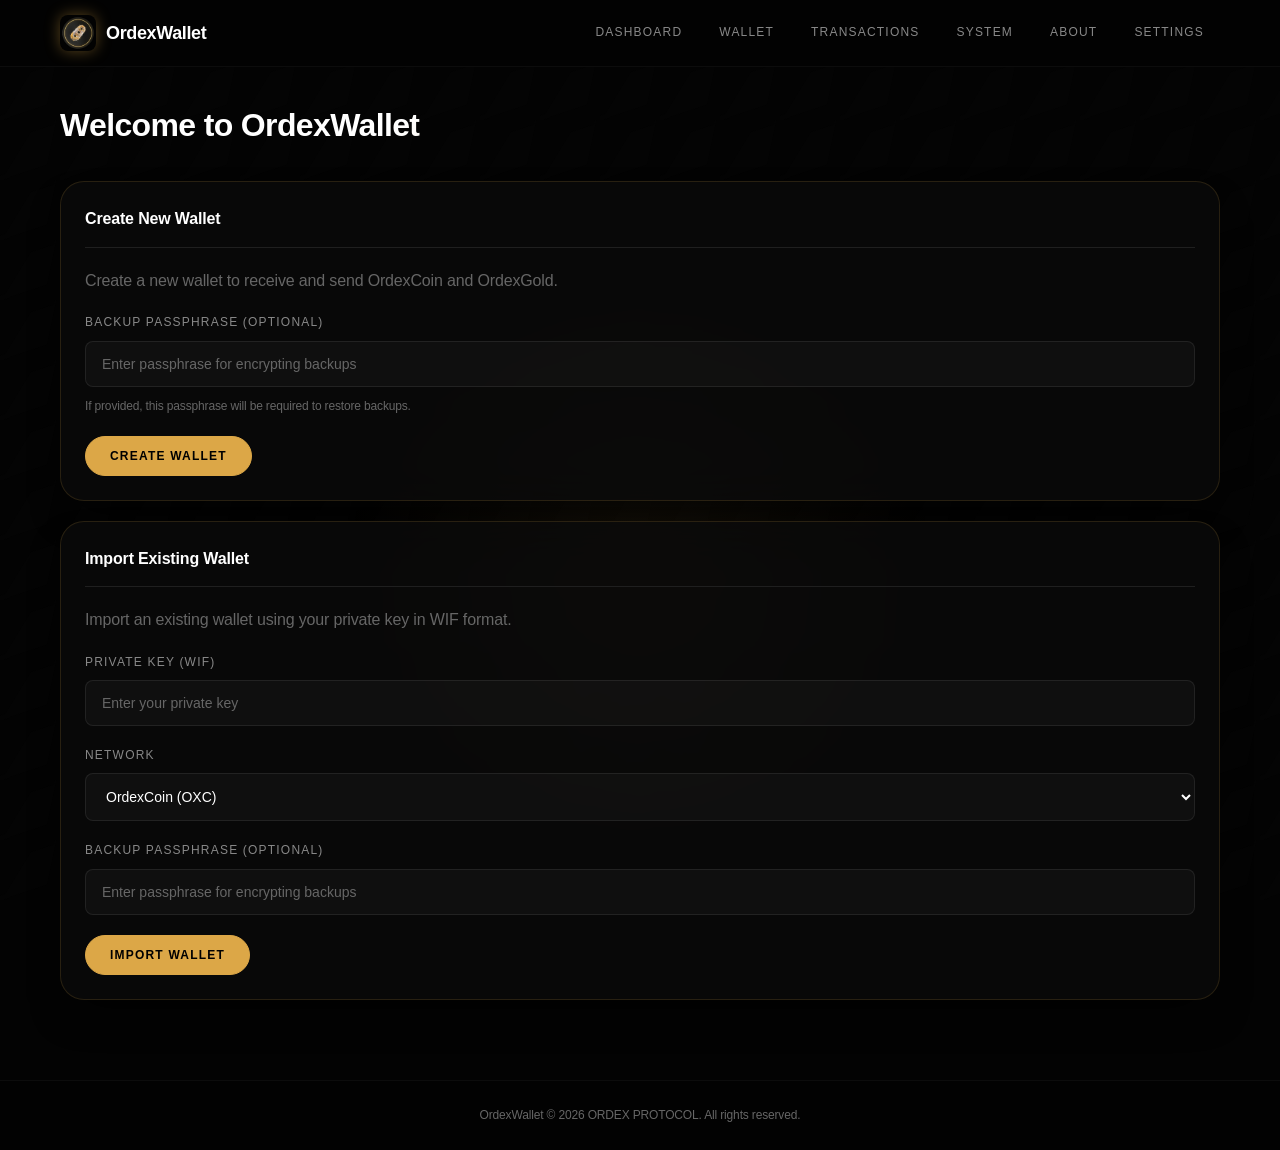
==== commit a7cabf97: "Updated README, fixed logos and styling" ====
--- a/frontend/index.html
+++ b/frontend/index.html
@@ -4,6 +4,7 @@
     <meta charset="UTF-8">
     <meta name="viewport" content="width=device-width, initial-scale=1.0">
     <title>OrdexWallet</title>
+    <link rel="icon" type="image/png" href="ordexnetwork.png">
     <link rel="stylesheet" href="css/style.css">
 </head>
 <body>
@@ -35,7 +36,7 @@
                 <div class="grid grid-2 mb-2">
                     <div class="card">
                         <div class="card-header">
-                            <span class="card-title">OrdexCoin (OXC)</span>
+                            <span class="card-title"><img src="OXCLOGO.png" alt="OXC" class="chain-logo"> OrdexCoin (OXC)</span>
                             <span id="oxc-status" class="status status-syncing">
                                 <span class="status-dot"></span>
                                 Syncing
@@ -47,7 +48,7 @@
                     
                     <div class="card">
                         <div class="card-header">
-                            <span class="card-title">OrdexGold (OXG)</span>
+                            <span class="card-title"><img src="OXGLOGO.png" alt="OXG" class="chain-logo"> OrdexGold (OXG)</span>
                             <span id="oxg-status" class="status status-syncing">
                                 <span class="status-dot"></span>
                                 Syncing
@@ -70,10 +71,11 @@
                         <span class="card-title">Quick Links</span>
                     </div>
                     <div class="quick-links">
-                        <a href="https://explorer.ordexcoin.com" target="_blank" class="quick-link">Explorer</a>
+                        <a href="https://explorer.ordexcoin.com" target="_blank" class="quick-link" title="OrdexCoin Block Explorer">OXC Explorer</a>
+                        <a href="https://explorer.ordexgold.com" target="_blank" class="quick-link" title="OrdexGold Block Explorer">OXG Explorer</a>
                         <a href="https://ordexnetwork.org/Pool.html" target="_blank" class="quick-link">Mining Pool</a>
-                        <a href="https://ordexnetwork.org/Swap.html" target="_blank" class="quick-link">Swap</a>
-                        <a href="https://ordexnetwork.org/Staking.html" target="_blank" class="quick-link">Staking</a>
+                        <a href="https://ordexswap.online" target="_blank" class="quick-link">Swap</a>
+                        <a href="#" class="quick-link" title="Coming soon" onclick="return false;">Staking</a>
                         <a href="https://discord.gg/rh7g84KxrR" target="_blank" class="quick-link">Discord</a>
                         <a href="https://github.com/OrdexCoin" target="_blank" class="quick-link">GitHub</a>
                     </div>
@@ -423,7 +425,7 @@
                     <div class="card-header">
                         <span class="card-title">Support the Project</span>
                     </div>
-                    <p class="mb-2">This project is done in my spare time and will be available for free, so donating and supporting the project will help me finish and polish it to a working and stable point.</p>
+                    <p class="mb-2">OrdexWallet is an open-source project maintained by the OrdexNetwork community. Your support helps us continue developing and improving the wallet for everyone.</p>
                     
                     <div class="support-section">
                         <h4>Fiat & Crypto</h4>
@@ -480,7 +482,9 @@
                     </div>
                     <div class="quick-links">
                         <a href="https://ordexnetwork.org" target="_blank" class="quick-link">OrdexNetwork.org</a>
-                        <a href="https://explorer.ordexcoin.com" target="_blank" class="quick-link">Explorer</a>
+                        <a href="https://explorer.ordexcoin.com" target="_blank" class="quick-link">OXC Explorer</a>
+                        <a href="https://explorer.ordexgold.com" target="_blank" class="quick-link">OXG Explorer</a>
+                        <a href="https://ordexswap.online" target="_blank" class="quick-link">Swap</a>
                         <a href="https://github.com/OrdexCoin" target="_blank" class="quick-link">GitHub</a>
                         <a href="https://discord.gg/rh7g84KxrR" target="_blank" class="quick-link">Discord</a>
                     </div>
@@ -512,7 +516,7 @@
 
     <footer>
         <div class="container">
-            <p>OrdexWallet &copy; 2026 ORDEX PROTOCOL. MIT LICENSE.</p>
+            <p>OrdexWallet &copy; 2026 ORDEX PROTOCOL. All rights reserved.</p>
         </div>
     </footer>
 
--- a/frontend/css/style.css
+++ b/frontend/css/style.css
@@ -106,6 +106,14 @@
     font-size: 18px;
     font-weight: 700;
     letter-spacing: -0.02em;
+}
+
+.chain-logo {
+    width: 24px;
+    height: 24px;
+    vertical-align: middle;
+    margin-right: 8px;
+    border-radius: 4px;
 }
 
 /* Navigation */
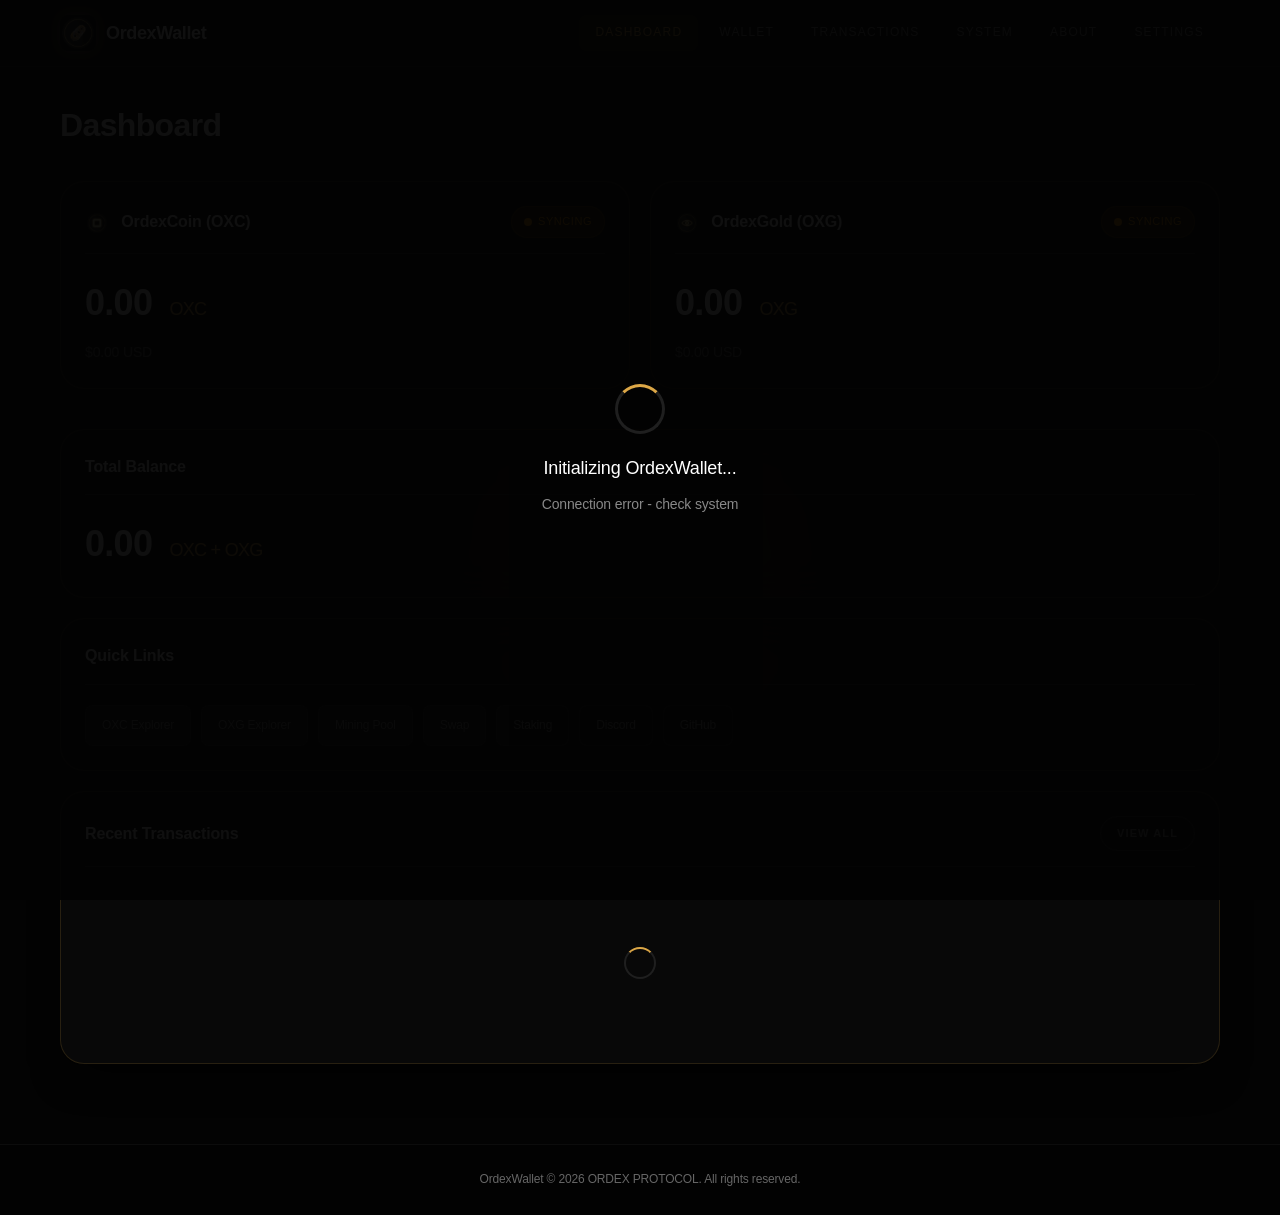
==== commit 8a0cfc8a: "Fix daemon startup race and add frontend loading spinner - Issue #1: Add daemon readiness check in e" ====
--- a/frontend/index.html
+++ b/frontend/index.html
@@ -8,6 +8,13 @@
     <link rel="stylesheet" href="css/style.css">
 </head>
 <body>
+    <!-- Loading Overlay -->
+    <div id="loading-overlay" class="loading-overlay">
+        <div class="loading-spinner"></div>
+        <div class="loading-text">Initializing OrdexWallet...</div>
+        <div class="loading-status" id="loading-status">Connecting to daemons...</div>
+    </div>
+
     <header>
         <div class="container">
             <div class="header-content">
--- a/frontend/css/style.css
+++ b/frontend/css/style.css
@@ -812,4 +812,50 @@
 
 ::-webkit-scrollbar-thumb:hover {
     background: var(--accent);
+}
+
+/* Loading Overlay */
+.loading-overlay {
+    position: fixed;
+    top: 0;
+    left: 0;
+    width: 100%;
+    height: 100%;
+    background: rgba(3, 3, 3, 0.95);
+    display: flex;
+    flex-direction: column;
+    align-items: center;
+    justify-content: center;
+    z-index: 9999;
+    transition: opacity 0.3s ease;
+}
+
+.loading-overlay.hidden {
+    opacity: 0;
+    pointer-events: none;
+}
+
+.loading-spinner {
+    width: 50px;
+    height: 50px;
+    border: 3px solid var(--bg-border);
+    border-top-color: var(--accent);
+    border-radius: 50%;
+    animation: spin 1s linear infinite;
+}
+
+@keyframes spin {
+    to { transform: rotate(360deg); }
+}
+
+.loading-text {
+    margin-top: 20px;
+    font-size: 18px;
+    color: var(--text-primary);
+}
+
+.loading-status {
+    margin-top: 10px;
+    font-size: 14px;
+    color: var(--text-secondary);
 }
